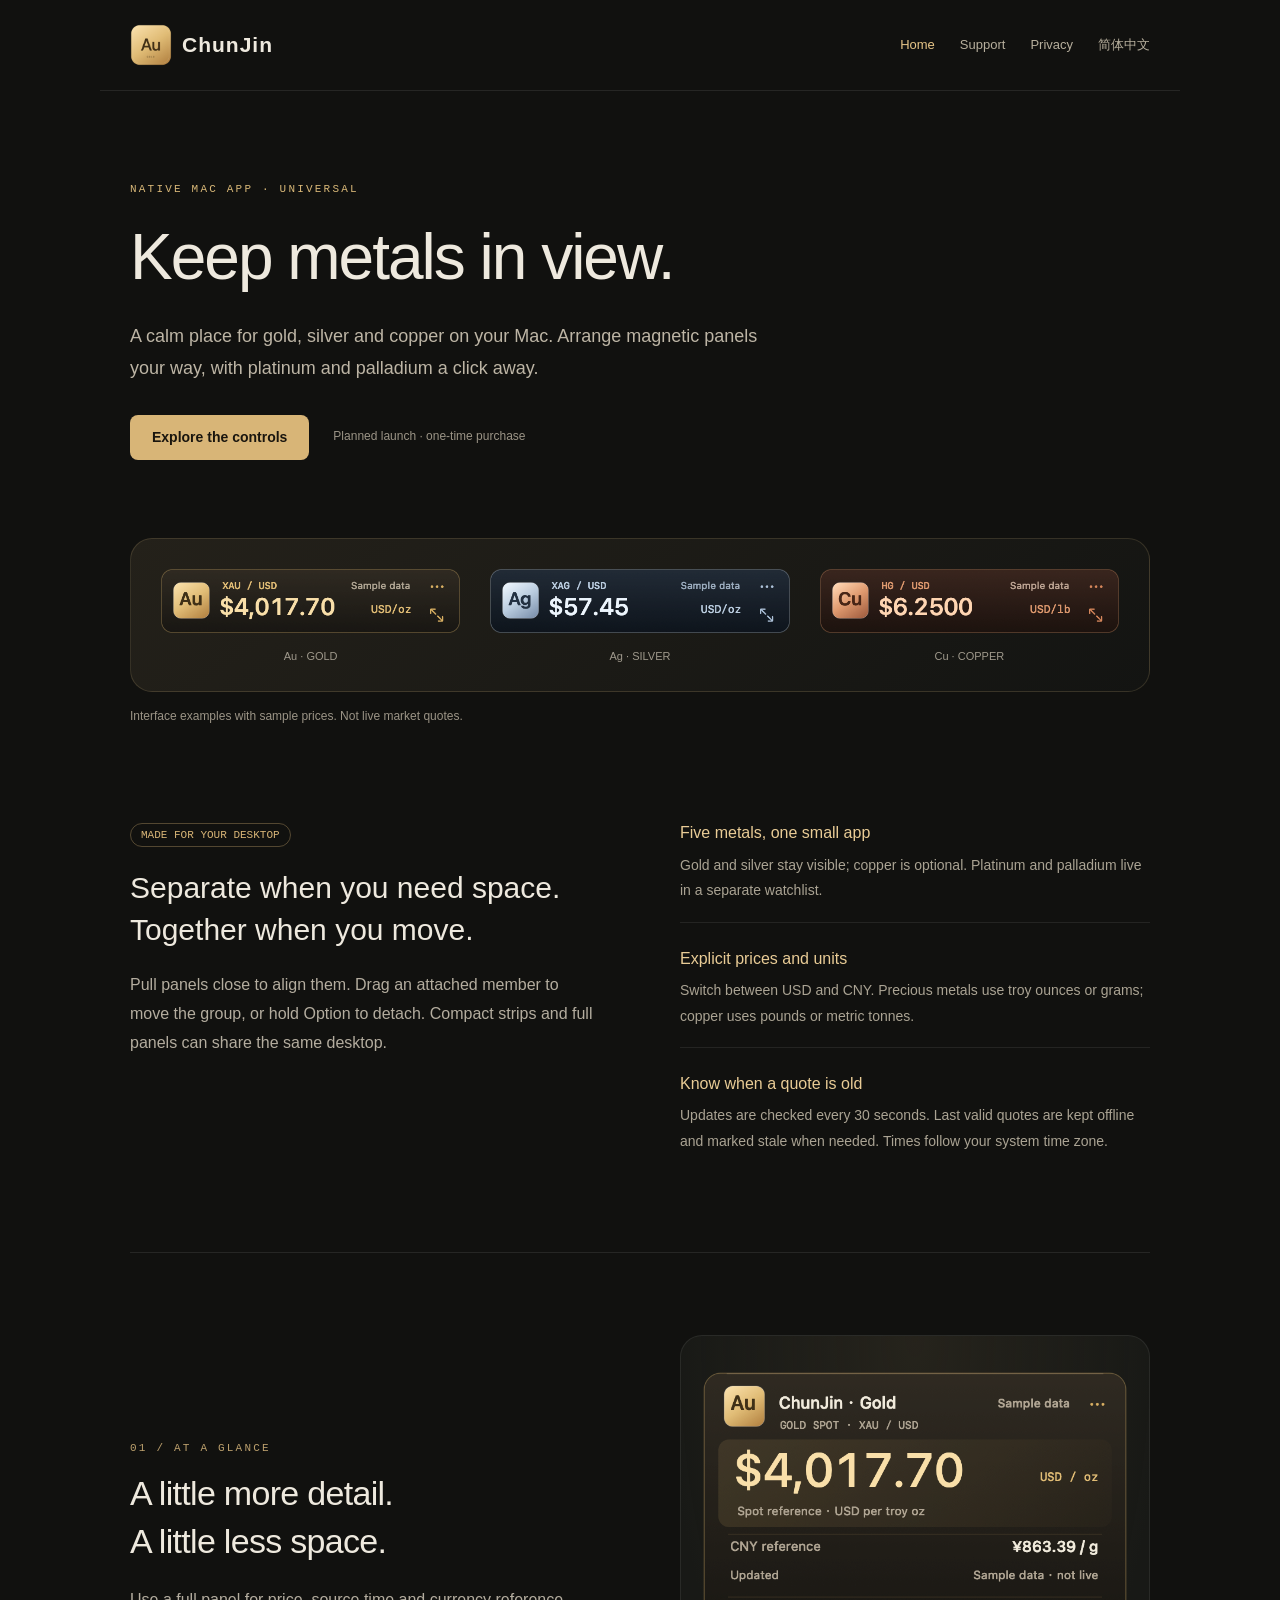
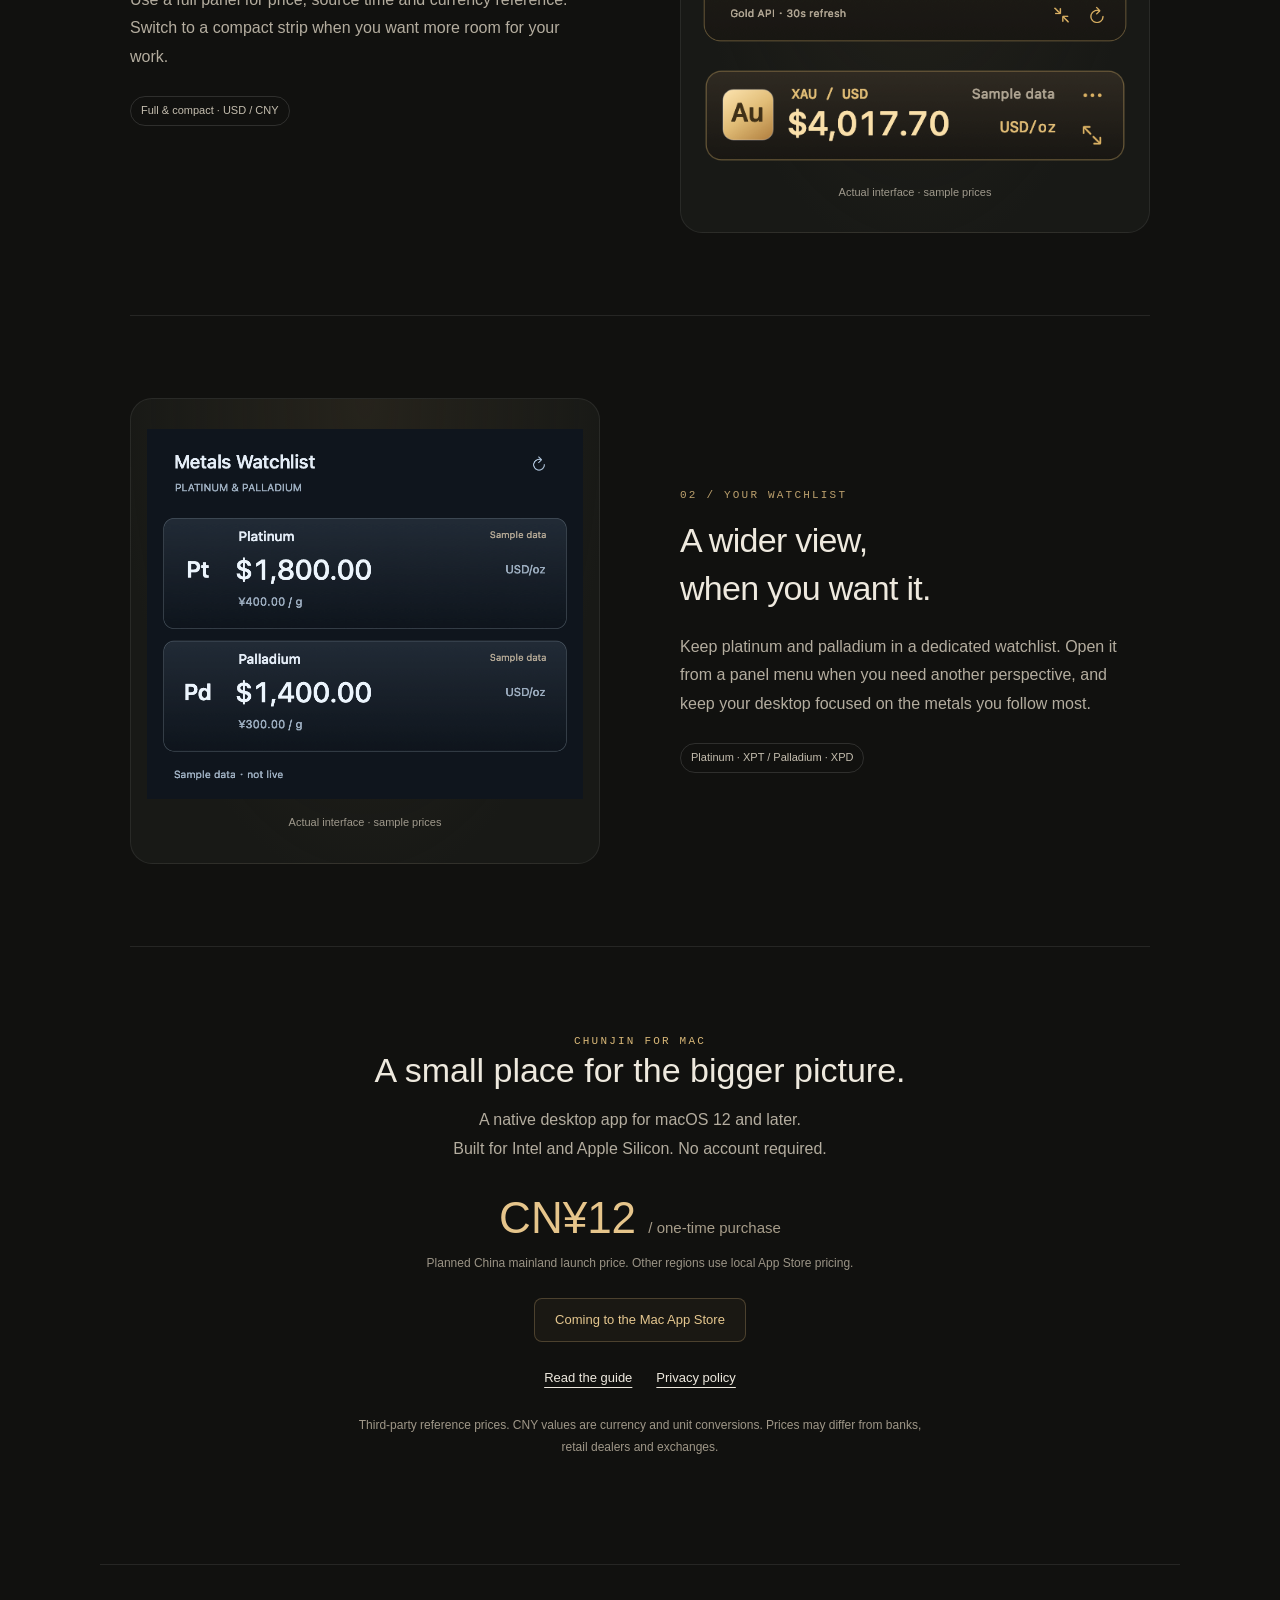
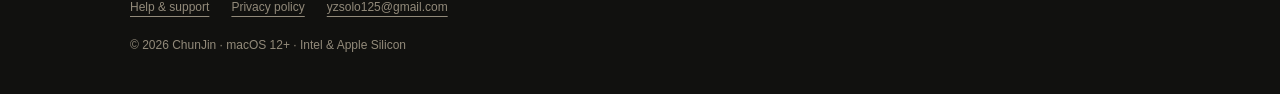
==== en/index.html @ 6190fd39 "Create independent bilingual ChunJin website" ====
<!doctype html><html lang="en"><head><meta charset="utf-8"><meta name="viewport" content="width=device-width,initial-scale=1"><title>ChunJin — Desktop Metals</title><meta name="description" content="A calm place for gold, silver and copper on your Mac. Arrange magnetic panels your way, with platinum and palladium a click away."><meta name="theme-color" content="#11110f"><link rel="icon" href="../assets/icon.png"><link rel="stylesheet" href="../style.css"></head><body><a class="skip" href="#main">Skip to content</a><header class="header wrap"><a class="brand" href="index.html"><img src="../assets/icon.png" alt="Au">ChunJin</a><nav aria-label="Main navigation"><a href="index.html" aria-current="page">Home</a><a href="support.html">Support</a><a href="privacy.html">Privacy</a><a href="../index.html" lang="zh-CN">简体中文</a></nav></header><main id="main" class="wrap"><section class="hero"><div class="eyebrow">NATIVE MAC APP · UNIVERSAL</div><h1>Keep metals in view.</h1><p>A calm place for gold, silver and copper on your Mac. Arrange magnetic panels your way, with platinum and palladium a click away.</p><div class="actions"><a class="button" href="support.html">Explore the controls</a><span class="note">Planned launch · one-time purchase</span></div></section><div class="metals"><div class="metal"><img src="../assets/gold-en.png" alt="Gold panel"><p>Au · GOLD</p></div><div class="metal"><img src="../assets/silver-en.png" alt="Silver panel"><p>Ag · SILVER</p></div><div class="metal"><img src="../assets/copper-en.png" alt="Copper panel"><p>Cu · COPPER</p></div></div><p class="note">Interface examples with sample prices. Not live market quotes.</p><section class="intro"><div><span class="pill">MADE FOR YOUR DESKTOP</span><h2>Separate when you need space.<br>Together when you move.</h2><p>Pull panels close to align them. Drag an attached member to move the group, or hold Option to detach. Compact strips and full panels can share the same desktop.</p></div><div class="facts"><div><strong>Five metals, one small app</strong><p>Gold and silver stay visible; copper is optional. Platinum and palladium live in a separate watchlist.</p></div><div><strong>Explicit prices and units</strong><p>Switch between USD and CNY. Precious metals use troy ounces or grams; copper uses pounds or metric tonnes.</p></div><div><strong>Know when a quote is old</strong><p>Updates are checked every 30 seconds. Last valid quotes are kept offline and marked stale when needed. Times follow your system time zone.</p></div></div></section><section class="feature"><div class="body"><div class="eyebrow">01 / AT A GLANCE</div><h2>A little more detail.<br>A little less space.</h2><p>Use a full panel for price, source time and currency reference. Switch to a compact strip when you want more room for your work.</p><div class="spec"><span>Full & compact · USD / CNY</span></div></div><figure><img src="../assets/gold-monitor-preview-en.png" alt="Full gold price panel" loading="lazy"><img src="../assets/gold-en.png" alt="Compact gold price strip" loading="lazy"><figcaption>Actual interface · sample prices</figcaption></figure></section><section class="feature reverse"><div class="body"><div class="eyebrow">02 / YOUR WATCHLIST</div><h2>A wider view,<br>when you want it.</h2><p>Keep platinum and palladium in a dedicated watchlist. Open it from a panel menu when you need another perspective, and keep your desktop focused on the metals you follow most.</p><div class="spec"><span>Platinum · XPT / Palladium · XPD</span></div></div><figure><img src="../assets/watchlist-preview-en.png" alt="Platinum and palladium watchlist" loading="lazy"><figcaption>Actual interface · sample prices</figcaption></figure></section><section class="purchase" id="availability"><div class="eyebrow">CHUNJIN FOR MAC</div><h2>A small place for the bigger picture.</h2><p>A native desktop app for macOS 12 and later.<br>Built for Intel and Apple Silicon. No account required.</p><div class="price">CN¥12 <small>/ one-time purchase</small></div><p class="note">Planned China mainland launch price. Other regions use local App Store pricing.</p><span class="launch">Coming to the Mac App Store</span><div class="links"><a href="support.html">Read the guide</a><a href="privacy.html">Privacy policy</a></div><p class="fineprint">Third-party reference prices. CNY values are currency and unit conversions. Prices may differ from banks, retail dealers and exchanges.</p></section></main><footer class="wrap"><div class="links"><a href="support.html">Help & support</a><a href="privacy.html">Privacy policy</a><a href="mailto:yzsolo125@gmail.com">yzsolo125@gmail.com</a></div><span>© 2026 ChunJin · macOS 12+ · Intel &amp; Apple Silicon</span></footer></body></html>
---- style.css ----
*{box-sizing:border-box}html{color-scheme:dark;scroll-behavior:smooth}body{margin:0;background:#11110f;color:#eee9de;font:16px/1.8 -apple-system,BlinkMacSystemFont,"Segoe UI",sans-serif}a{color:inherit;text-underline-offset:5px}a:hover{color:#f4d79a}.wrap{max-width:1080px;margin:auto;padding:0 30px}.header{display:flex;align-items:center;justify-content:space-between;padding-top:24px;padding-bottom:24px;border-bottom:1px solid #ffffff16}.brand{display:flex;align-items:center;gap:10px;text-decoration:none;font-size:21px;font-weight:600;letter-spacing:1px}.brand img{width:42px;height:42px}nav{display:flex;gap:25px;flex-wrap:wrap;font-size:13px;color:#b7af9d}nav a{text-decoration:none}nav a[aria-current=page]{color:#e8c688}.hero{padding:92px 0 44px;max-width:880px}.eyebrow{font:11px ui-monospace,SFMono-Regular,monospace;letter-spacing:2.2px;color:#d9b878}.hero h1{font-size:clamp(36px,5vw,64px);font-weight:500;line-height:1.2;letter-spacing:-2px;margin:24px 0}.hero p{color:#bdb5a5;max-width:640px;font-size:18px}.actions{display:flex;align-items:center;gap:24px;flex-wrap:wrap;margin-top:30px}.button{background:#d8b577;color:#19150e;padding:10px 22px;border-radius:8px;text-decoration:none;font-size:14px;font-weight:600}.note{font-size:12px!important;color:#9b9486!important}.metals{display:grid;grid-template-columns:repeat(3,1fr);gap:18px;background:linear-gradient(145deg,#24211a,#131412);border:1px solid #dabb812b;padding:24px;border-radius:22px;margin:24px 0 14px}.metal img{width:100%;display:block}.metal p{font-size:11px;color:#9f998c;text-align:center;margin:8px 0 0}.intro{display:grid;grid-template-columns:1fr 1fr;gap:80px;padding:80px 0;border-bottom:1px solid #ffffff16}.intro h2{font-size:30px;line-height:1.4;font-weight:500;margin:0 0 20px}.intro p{color:#b4ad9f;margin:0}.facts{display:grid;gap:22px}.facts div{padding-bottom:18px;border-bottom:1px solid #ffffff14}.facts strong{font-weight:500;color:#e9cc96}.facts p{font-size:14px;color:#aaa393;margin-top:5px}.document{max-width:800px;padding-top:58px;padding-bottom:74px}.document h1{font-size:38px;font-weight:500;line-height:1.3;margin:0 0 16px}.document h2{font-size:22px;font-weight:500;margin:38px 0 12px}.document p{color:#beb7a8;white-space:pre-line}.document .lead{font-size:18px}.document .meta{font-size:12px;color:#9a9282}.document details{padding:20px 0;border-bottom:1px solid #ffffff1a}.document summary{cursor:pointer;font-size:17px;color:#ead3a6}.document details p{margin-bottom:2px}.pill{display:inline-block;font:11px ui-monospace,monospace;border:1px solid #d8b57755;color:#d8b577;padding:5px 10px;border-radius:20px;margin-bottom:20px}footer{padding-top:32px!important;padding-bottom:36px!important;border-top:1px solid #ffffff16;color:#928a7a;font-size:12px}footer .links{display:flex;gap:22px;flex-wrap:wrap;margin-bottom:16px}.skip{position:absolute;left:-10000px}.skip:focus{left:12px;top:5px;background:#333;padding:10px;z-index:2}@media(max-width:700px){.wrap{padding-left:20px;padding-right:20px}.header{align-items:flex-start;gap:18px}nav{gap:12px;justify-content:flex-end;font-size:12px}.brand{font-size:17px}.brand img{width:32px;height:32px}.hero{padding-top:60px}.hero h1{letter-spacing:-1px}.hero p{font-size:16px}.metals{grid-template-columns:1fr;padding:15px;gap:18px}.metal{max-width:410px;margin:auto}.intro{grid-template-columns:1fr;gap:35px;padding:50px 0}.document{padding-top:42px}.document h1{font-size:30px}}@media(prefers-reduced-motion:reduce){html{scroll-behavior:auto}}
a:focus-visible,summary:focus-visible{outline:2px solid #f1ce89;outline-offset:6px}.feature{display:grid;grid-template-columns:1fr 1fr;gap:80px;align-items:center;padding:82px 0;border-bottom:1px solid #ffffff16}.feature h2{font-weight:500;font-size:34px;line-height:1.4;margin:16px 0 20px;letter-spacing:-.7px}.feature p{color:#b4ad9f}.feature .eyebrow{color:#bca06d}.feature figure{margin:0;padding:30px 16px;border:1px solid #ffffff13;border-radius:22px;background:radial-gradient(ellipse at top,#37302370,transparent 75%),#181916;display:grid;place-items:center;gap:14px}.feature figure img{width:100%;max-width:440px;height:auto}.feature figcaption{font-size:11px;color:#9f998c}.feature.reverse figure{order:-1}.spec{display:flex;gap:10px;flex-wrap:wrap;margin-top:24px}.spec span{font-size:11px;padding:4px 10px;border:1px solid #ffffff20;border-radius:20px;color:#c5beaf}.purchase{text-align:center;padding:88px 20px 82px}.purchase h2{font-size:34px;line-height:1.4;font-weight:500;margin:0 0 12px}.purchase>p{color:#b4ad9f;max-width:570px;margin:0 auto 24px}.price{font-size:44px;line-height:1.2;color:#e6c58b;font-weight:500;margin:28px 0 8px;font-variant-numeric:tabular-nums}.price small{font-size:15px;color:#a79d8a;font-weight:400}.launch{display:inline-flex;border:1px solid #d8b57744;background:#d8b5770b;color:#e5c78f;border-radius:8px;padding:9px 20px;font-size:13px}.fineprint{font-size:12px!important;color:#9f9788!important;margin-top:26px!important}.hero .actions .note{max-width:300px}.metals .metal img{height:auto}.metals{margin-top:34px}.feature .body{max-width:440px}.intro .facts div:last-child{border-bottom:0}.purchase .links{display:flex;justify-content:center;gap:24px;margin-top:24px;font-size:13px}@media(max-width:700px){.feature{grid-template-columns:1fr;gap:30px;padding:48px 0}.feature.reverse figure{order:0}.feature h2,.purchase h2{font-size:28px}.feature figure{padding:24px 12px}.purchase{padding:58px 0}.price{font-size:38px}.hero .actions{gap:16px}.metals .metal{width:100%}}
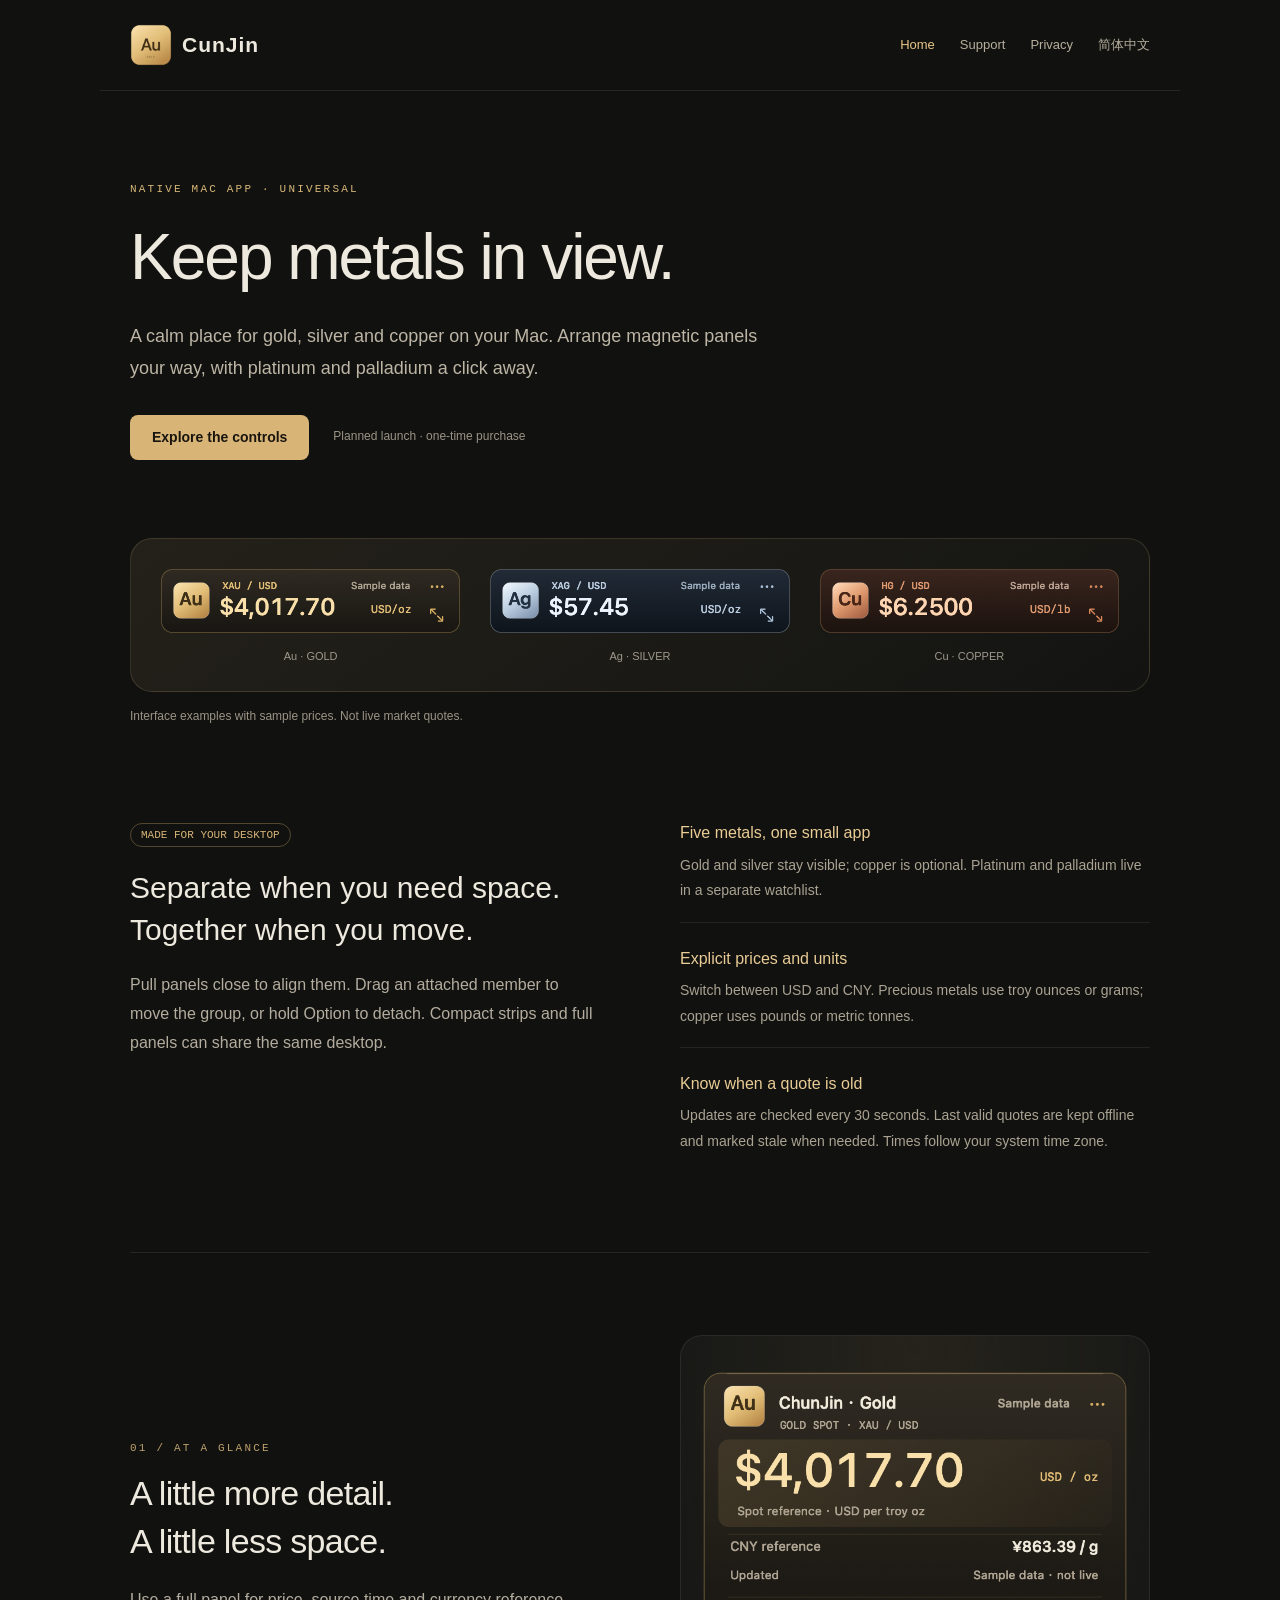
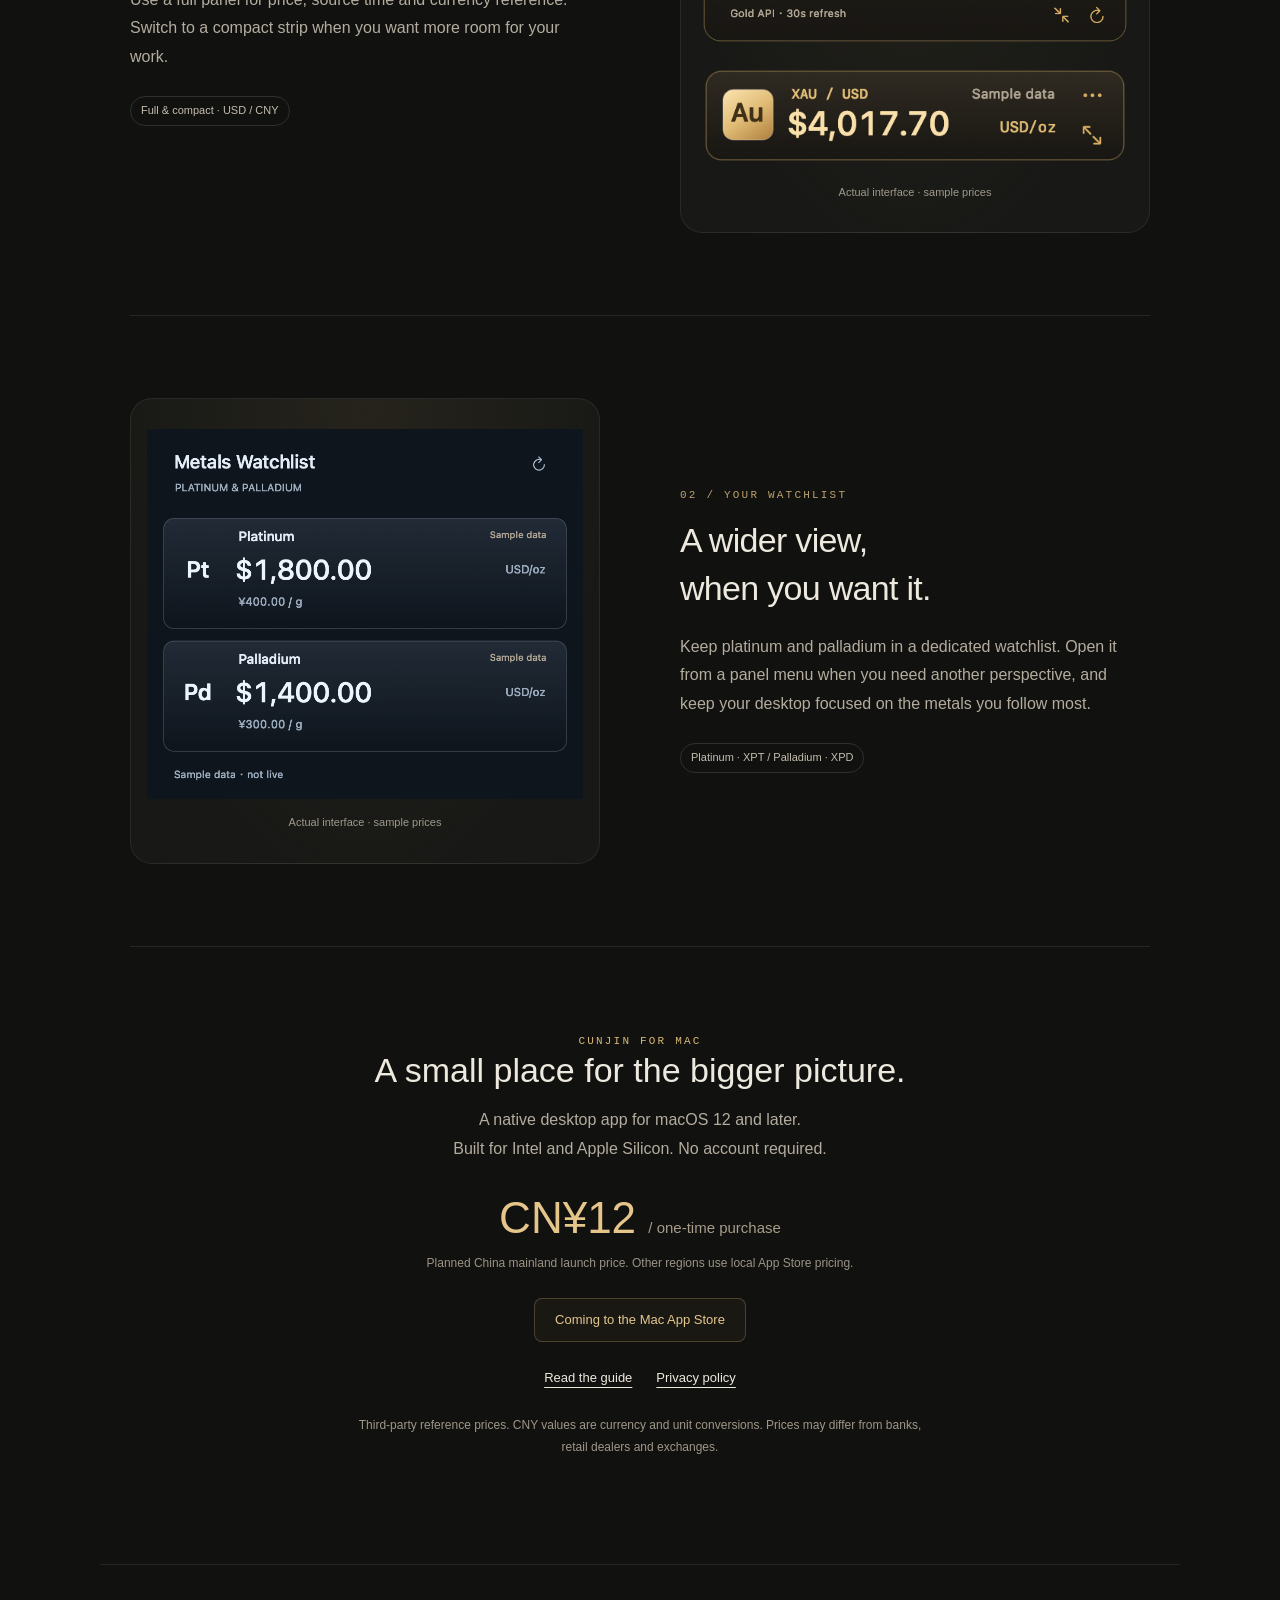
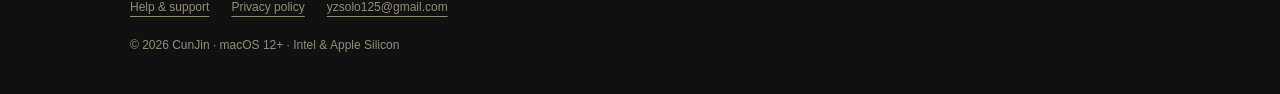
==== commit 5d88e281: "Use cunjin project name and CunJin English brand" ====
--- a/en/index.html
+++ b/en/index.html
@@ -1 +1 @@
-<!doctype html><html lang="en"><head><meta charset="utf-8"><meta name="viewport" content="width=device-width,initial-scale=1"><title>ChunJin — Desktop Metals</title><meta name="description" content="A calm place for gold, silver and copper on your Mac. Arrange magnetic panels your way, with platinum and palladium a click away."><meta name="theme-color" content="#11110f"><link rel="icon" href="../assets/icon.png"><link rel="stylesheet" href="../style.css"></head><body><a class="skip" href="#main">Skip to content</a><header class="header wrap"><a class="brand" href="index.html"><img src="../assets/icon.png" alt="Au">ChunJin</a><nav aria-label="Main navigation"><a href="index.html" aria-current="page">Home</a><a href="support.html">Support</a><a href="privacy.html">Privacy</a><a href="../index.html" lang="zh-CN">简体中文</a></nav></header><main id="main" class="wrap"><section class="hero"><div class="eyebrow">NATIVE MAC APP · UNIVERSAL</div><h1>Keep metals in view.</h1><p>A calm place for gold, silver and copper on your Mac. Arrange magnetic panels your way, with platinum and palladium a click away.</p><div class="actions"><a class="button" href="support.html">Explore the controls</a><span class="note">Planned launch · one-time purchase</span></div></section><div class="metals"><div class="metal"><img src="../assets/gold-en.png" alt="Gold panel"><p>Au · GOLD</p></div><div class="metal"><img src="../assets/silver-en.png" alt="Silver panel"><p>Ag · SILVER</p></div><div class="metal"><img src="../assets/copper-en.png" alt="Copper panel"><p>Cu · COPPER</p></div></div><p class="note">Interface examples with sample prices. Not live market quotes.</p><section class="intro"><div><span class="pill">MADE FOR YOUR DESKTOP</span><h2>Separate when you need space.<br>Together when you move.</h2><p>Pull panels close to align them. Drag an attached member to move the group, or hold Option to detach. Compact strips and full panels can share the same desktop.</p></div><div class="facts"><div><strong>Five metals, one small app</strong><p>Gold and silver stay visible; copper is optional. Platinum and palladium live in a separate watchlist.</p></div><div><strong>Explicit prices and units</strong><p>Switch between USD and CNY. Precious metals use troy ounces or grams; copper uses pounds or metric tonnes.</p></div><div><strong>Know when a quote is old</strong><p>Updates are checked every 30 seconds. Last valid quotes are kept offline and marked stale when needed. Times follow your system time zone.</p></div></div></section><section class="feature"><div class="body"><div class="eyebrow">01 / AT A GLANCE</div><h2>A little more detail.<br>A little less space.</h2><p>Use a full panel for price, source time and currency reference. Switch to a compact strip when you want more room for your work.</p><div class="spec"><span>Full & compact · USD / CNY</span></div></div><figure><img src="../assets/gold-monitor-preview-en.png" alt="Full gold price panel" loading="lazy"><img src="../assets/gold-en.png" alt="Compact gold price strip" loading="lazy"><figcaption>Actual interface · sample prices</figcaption></figure></section><section class="feature reverse"><div class="body"><div class="eyebrow">02 / YOUR WATCHLIST</div><h2>A wider view,<br>when you want it.</h2><p>Keep platinum and palladium in a dedicated watchlist. Open it from a panel menu when you need another perspective, and keep your desktop focused on the metals you follow most.</p><div class="spec"><span>Platinum · XPT / Palladium · XPD</span></div></div><figure><img src="../assets/watchlist-preview-en.png" alt="Platinum and palladium watchlist" loading="lazy"><figcaption>Actual interface · sample prices</figcaption></figure></section><section class="purchase" id="availability"><div class="eyebrow">CHUNJIN FOR MAC</div><h2>A small place for the bigger picture.</h2><p>A native desktop app for macOS 12 and later.<br>Built for Intel and Apple Silicon. No account required.</p><div class="price">CN¥12 <small>/ one-time purchase</small></div><p class="note">Planned China mainland launch price. Other regions use local App Store pricing.</p><span class="launch">Coming to the Mac App Store</span><div class="links"><a href="support.html">Read the guide</a><a href="privacy.html">Privacy policy</a></div><p class="fineprint">Third-party reference prices. CNY values are currency and unit conversions. Prices may differ from banks, retail dealers and exchanges.</p></section></main><footer class="wrap"><div class="links"><a href="support.html">Help & support</a><a href="privacy.html">Privacy policy</a><a href="mailto:yzsolo125@gmail.com">yzsolo125@gmail.com</a></div><span>© 2026 ChunJin · macOS 12+ · Intel &amp; Apple Silicon</span></footer></body></html>+<!doctype html><html lang="en"><head><meta charset="utf-8"><meta name="viewport" content="width=device-width,initial-scale=1"><title>CunJin — Desktop Metals</title><meta name="description" content="A calm place for gold, silver and copper on your Mac. Arrange magnetic panels your way, with platinum and palladium a click away."><meta name="theme-color" content="#11110f"><link rel="icon" href="../assets/icon.png"><link rel="stylesheet" href="../style.css"></head><body><a class="skip" href="#main">Skip to content</a><header class="header wrap"><a class="brand" href="index.html"><img src="../assets/icon.png" alt="Au">CunJin</a><nav aria-label="Main navigation"><a href="index.html" aria-current="page">Home</a><a href="support.html">Support</a><a href="privacy.html">Privacy</a><a href="../index.html" lang="zh-CN">简体中文</a></nav></header><main id="main" class="wrap"><section class="hero"><div class="eyebrow">NATIVE MAC APP · UNIVERSAL</div><h1>Keep metals in view.</h1><p>A calm place for gold, silver and copper on your Mac. Arrange magnetic panels your way, with platinum and palladium a click away.</p><div class="actions"><a class="button" href="support.html">Explore the controls</a><span class="note">Planned launch · one-time purchase</span></div></section><div class="metals"><div class="metal"><img src="../assets/gold-en.png" alt="Gold panel"><p>Au · GOLD</p></div><div class="metal"><img src="../assets/silver-en.png" alt="Silver panel"><p>Ag · SILVER</p></div><div class="metal"><img src="../assets/copper-en.png" alt="Copper panel"><p>Cu · COPPER</p></div></div><p class="note">Interface examples with sample prices. Not live market quotes.</p><section class="intro"><div><span class="pill">MADE FOR YOUR DESKTOP</span><h2>Separate when you need space.<br>Together when you move.</h2><p>Pull panels close to align them. Drag an attached member to move the group, or hold Option to detach. Compact strips and full panels can share the same desktop.</p></div><div class="facts"><div><strong>Five metals, one small app</strong><p>Gold and silver stay visible; copper is optional. Platinum and palladium live in a separate watchlist.</p></div><div><strong>Explicit prices and units</strong><p>Switch between USD and CNY. Precious metals use troy ounces or grams; copper uses pounds or metric tonnes.</p></div><div><strong>Know when a quote is old</strong><p>Updates are checked every 30 seconds. Last valid quotes are kept offline and marked stale when needed. Times follow your system time zone.</p></div></div></section><section class="feature"><div class="body"><div class="eyebrow">01 / AT A GLANCE</div><h2>A little more detail.<br>A little less space.</h2><p>Use a full panel for price, source time and currency reference. Switch to a compact strip when you want more room for your work.</p><div class="spec"><span>Full & compact · USD / CNY</span></div></div><figure><img src="../assets/gold-monitor-preview-en.png" alt="Full gold price panel" loading="lazy"><img src="../assets/gold-en.png" alt="Compact gold price strip" loading="lazy"><figcaption>Actual interface · sample prices</figcaption></figure></section><section class="feature reverse"><div class="body"><div class="eyebrow">02 / YOUR WATCHLIST</div><h2>A wider view,<br>when you want it.</h2><p>Keep platinum and palladium in a dedicated watchlist. Open it from a panel menu when you need another perspective, and keep your desktop focused on the metals you follow most.</p><div class="spec"><span>Platinum · XPT / Palladium · XPD</span></div></div><figure><img src="../assets/watchlist-preview-en.png" alt="Platinum and palladium watchlist" loading="lazy"><figcaption>Actual interface · sample prices</figcaption></figure></section><section class="purchase" id="availability"><div class="eyebrow">CUNJIN FOR MAC</div><h2>A small place for the bigger picture.</h2><p>A native desktop app for macOS 12 and later.<br>Built for Intel and Apple Silicon. No account required.</p><div class="price">CN¥12 <small>/ one-time purchase</small></div><p class="note">Planned China mainland launch price. Other regions use local App Store pricing.</p><span class="launch">Coming to the Mac App Store</span><div class="links"><a href="support.html">Read the guide</a><a href="privacy.html">Privacy policy</a></div><p class="fineprint">Third-party reference prices. CNY values are currency and unit conversions. Prices may differ from banks, retail dealers and exchanges.</p></section></main><footer class="wrap"><div class="links"><a href="support.html">Help & support</a><a href="privacy.html">Privacy policy</a><a href="mailto:yzsolo125@gmail.com">yzsolo125@gmail.com</a></div><span>© 2026 CunJin · macOS 12+ · Intel &amp; Apple Silicon</span></footer></body></html>
